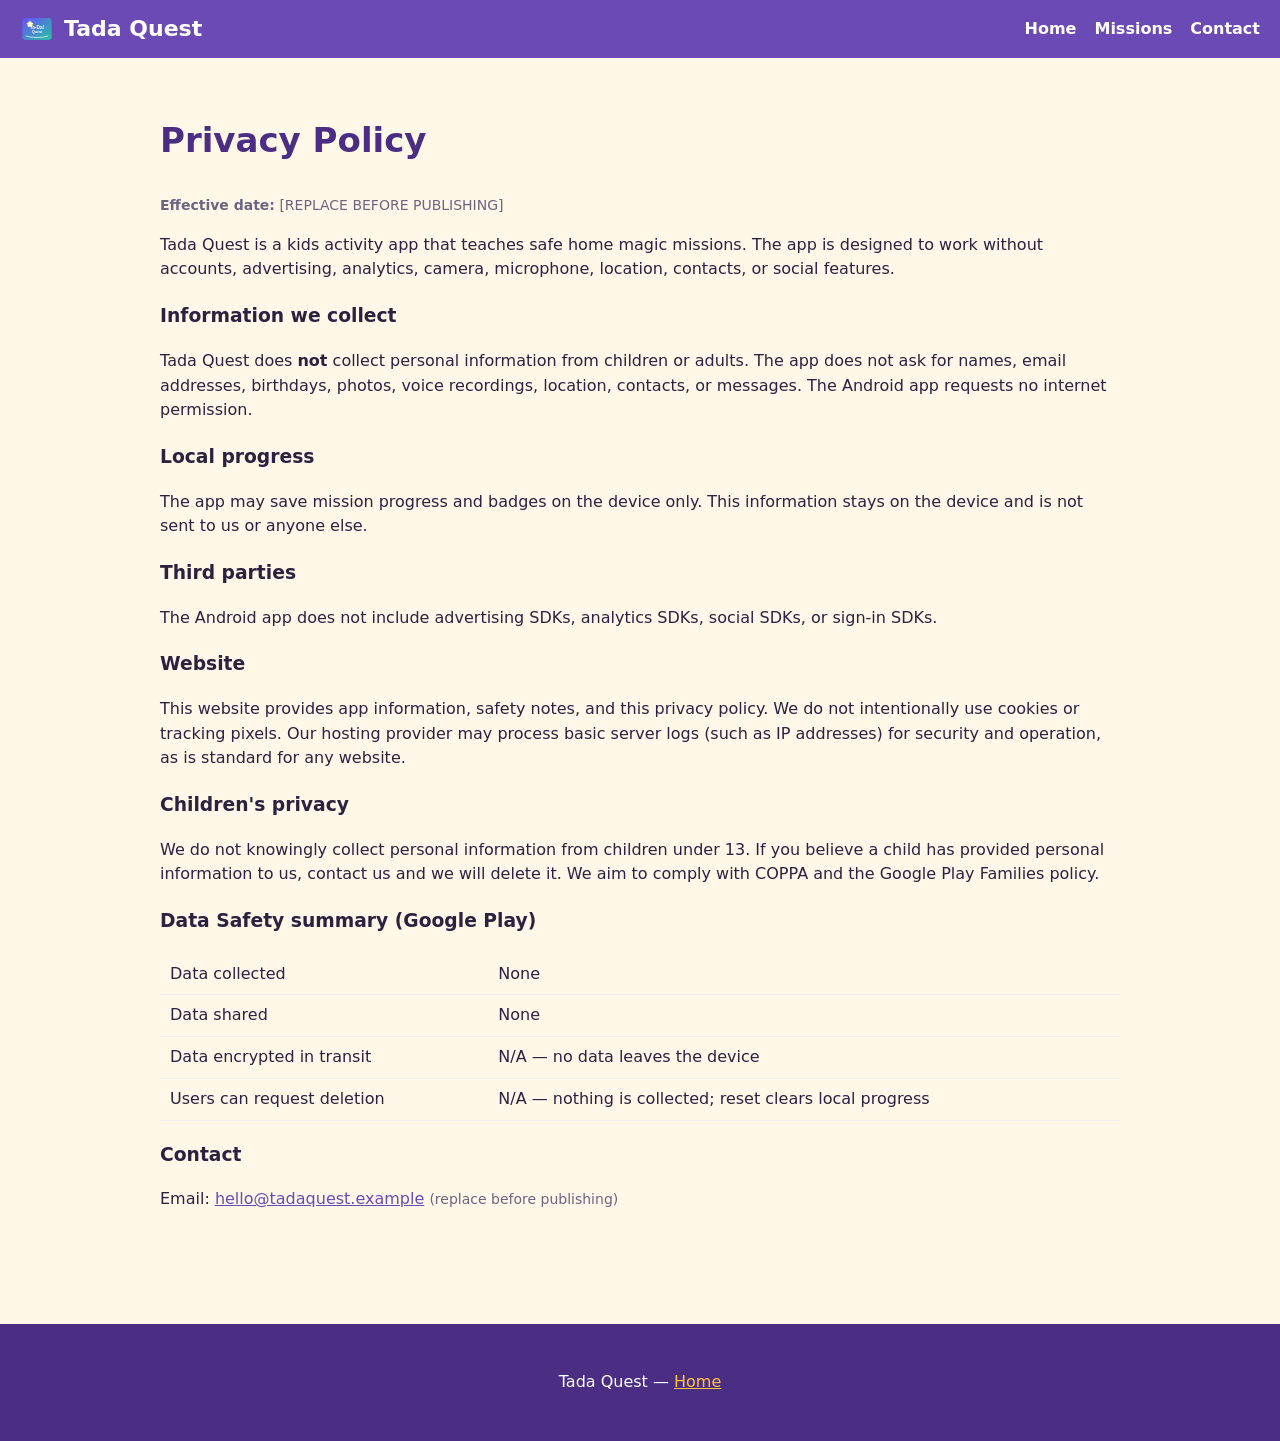
==== site/privacy.html @ f1ceab14 "﻿Tada Quest: Flutter kids app, static site, CI (APK/AAB), Pages" ====
<!DOCTYPE html>
<html lang="en">
<head>
<meta charset="utf-8">
<meta name="viewport" content="width=device-width, initial-scale=1">
<title>Privacy Policy — Tada Quest</title>
<meta name="description" content="Tada Quest privacy policy. We collect no personal data from children or adults.">
<link rel="stylesheet" href="styles.css">
<link rel="icon" href="assets/icon_512.png">
</head>
<body>

<header class="nav">
  <div class="brand">
    <img src="assets/svg/brand/logo_tada_quest.svg" alt="Tada Quest logo"> Tada Quest
  </div>
  <nav><a href="index.html">Home</a><a href="index.html#missions">Missions</a><a href="index.html#contact">Contact</a></nav>
</header>

<section>
  <h2 class="section-title">Privacy Policy</h2>
  <p class="muted"><strong>Effective date:</strong> [REPLACE BEFORE PUBLISHING]</p>

  <p>Tada Quest is a kids activity app that teaches safe home magic missions. The app
     is designed to work without accounts, advertising, analytics, camera, microphone,
     location, contacts, or social features.</p>

  <h3>Information we collect</h3>
  <p>Tada Quest does <strong>not</strong> collect personal information from children or
     adults. The app does not ask for names, email addresses, birthdays, photos, voice
     recordings, location, contacts, or messages. The Android app requests no internet
     permission.</p>

  <h3>Local progress</h3>
  <p>The app may save mission progress and badges on the device only. This information
     stays on the device and is not sent to us or anyone else.</p>

  <h3>Third parties</h3>
  <p>The Android app does not include advertising SDKs, analytics SDKs, social SDKs, or
     sign-in SDKs.</p>

  <h3>Website</h3>
  <p>This website provides app information, safety notes, and this privacy policy. We do
     not intentionally use cookies or tracking pixels. Our hosting provider may process
     basic server logs (such as IP addresses) for security and operation, as is standard
     for any website.</p>

  <h3>Children's privacy</h3>
  <p>We do not knowingly collect personal information from children under 13. If you
     believe a child has provided personal information to us, contact us and we will
     delete it. We aim to comply with COPPA and the Google Play Families policy.</p>

  <h3>Data Safety summary (Google Play)</h3>
  <table class="policy">
    <tr><td>Data collected</td><td>None</td></tr>
    <tr><td>Data shared</td><td>None</td></tr>
    <tr><td>Data encrypted in transit</td><td>N/A — no data leaves the device</td></tr>
    <tr><td>Users can request deletion</td><td>N/A — nothing is collected; reset clears local progress</td></tr>
  </table>

  <h3>Contact</h3>
  <p>Email: <a href="mailto:hello@tadaquest.example">hello@tadaquest.example</a>
     <span class="muted">(replace before publishing)</span></p>
</section>

<footer><p>Tada Quest — <a href="index.html">Home</a></p></footer>
</body>
</html>
---- site/styles.css ----
:root{
  --purple:#6C4AB6; --purple-deep:#4B2E83; --sky:#34C6F4; --sun:#FFC23C;
  --coral:#FF6B6B; --mint:#3DD598; --cream:#FFF7E8; --ink:#2B2240;
}
*{box-sizing:border-box}
html{scroll-behavior:smooth}
body{
  margin:0; font-family:system-ui,-apple-system,"Segoe UI",Roboto,sans-serif;
  color:var(--ink); background:var(--cream); line-height:1.55;
}
a{color:var(--purple)}
header.nav{
  position:sticky; top:0; z-index:10; background:var(--purple);
  color:#fff; display:flex; align-items:center; gap:18px;
  padding:12px 20px; flex-wrap:wrap;
}
header.nav .brand{font-weight:900; font-size:22px; display:flex; align-items:center; gap:10px}
header.nav .brand img{width:34px;height:34px}
header.nav nav{margin-left:auto; display:flex; gap:18px; flex-wrap:wrap}
header.nav nav a{color:#fff; text-decoration:none; font-weight:600}
header.nav nav a:hover{text-decoration:underline}
section{max-width:1000px; margin:0 auto; padding:56px 20px}
.hero{text-align:center; padding-top:48px}
.hero img.mascot{width:160px}
.hero h1{font-size:48px; margin:10px 0 4px; color:var(--purple-deep)}
.hero p.sub{font-size:20px; max-width:620px; margin:0 auto}
.badges-row{display:flex; gap:10px; justify-content:center; flex-wrap:wrap; margin:24px 0}
.tag{background:#fff; border-radius:999px; padding:8px 16px; font-weight:700; box-shadow:0 2px 8px rgba(0,0,0,.06)}
.cta{display:inline-block; background:var(--purple); color:#fff; text-decoration:none;
  padding:16px 28px; border-radius:20px; font-weight:800; font-size:18px; margin:6px}
.cta.secondary{background:var(--sky)}
.cta.disabled{background:#bbb; cursor:default}
h2.section-title{font-size:34px; color:var(--purple-deep); margin-top:0}
.grid{display:grid; grid-template-columns:repeat(auto-fill,minmax(280px,1fr)); gap:18px}
.card{background:#fff; border-radius:24px; padding:18px; box-shadow:0 4px 14px rgba(0,0,0,.07)}
.card img{width:72px;height:72px;float:right;margin-left:8px}
.card h3{margin:.2em 0; font-size:20px}
.card .pills{margin-top:10px; display:flex; gap:8px; flex-wrap:wrap}
.pill{background:rgba(52,198,244,.18); border-radius:12px; padding:3px 10px; font-size:13px}
.pill.adult{background:rgba(255,107,107,.16); color:var(--coral); font-weight:700}
.promise{display:grid; grid-template-columns:repeat(auto-fit,minmax(200px,1fr)); gap:16px}
.promise .p{background:#fff; border-radius:20px; padding:24px; text-align:center; box-shadow:0 3px 10px rgba(0,0,0,.06)}
.promise .p .emoji{font-size:42px}
.callout{background:rgba(61,213,152,.15); border-left:6px solid var(--mint); padding:16px 18px; border-radius:12px}
footer{background:var(--purple-deep); color:#fff; text-align:center; padding:30px 20px; margin-top:40px}
footer a{color:var(--sun)}
.muted{color:#6b6580; font-size:14px}
table.policy{border-collapse:collapse; width:100%}
table.policy td{padding:8px 10px; border-bottom:1px solid #eee; vertical-align:top}
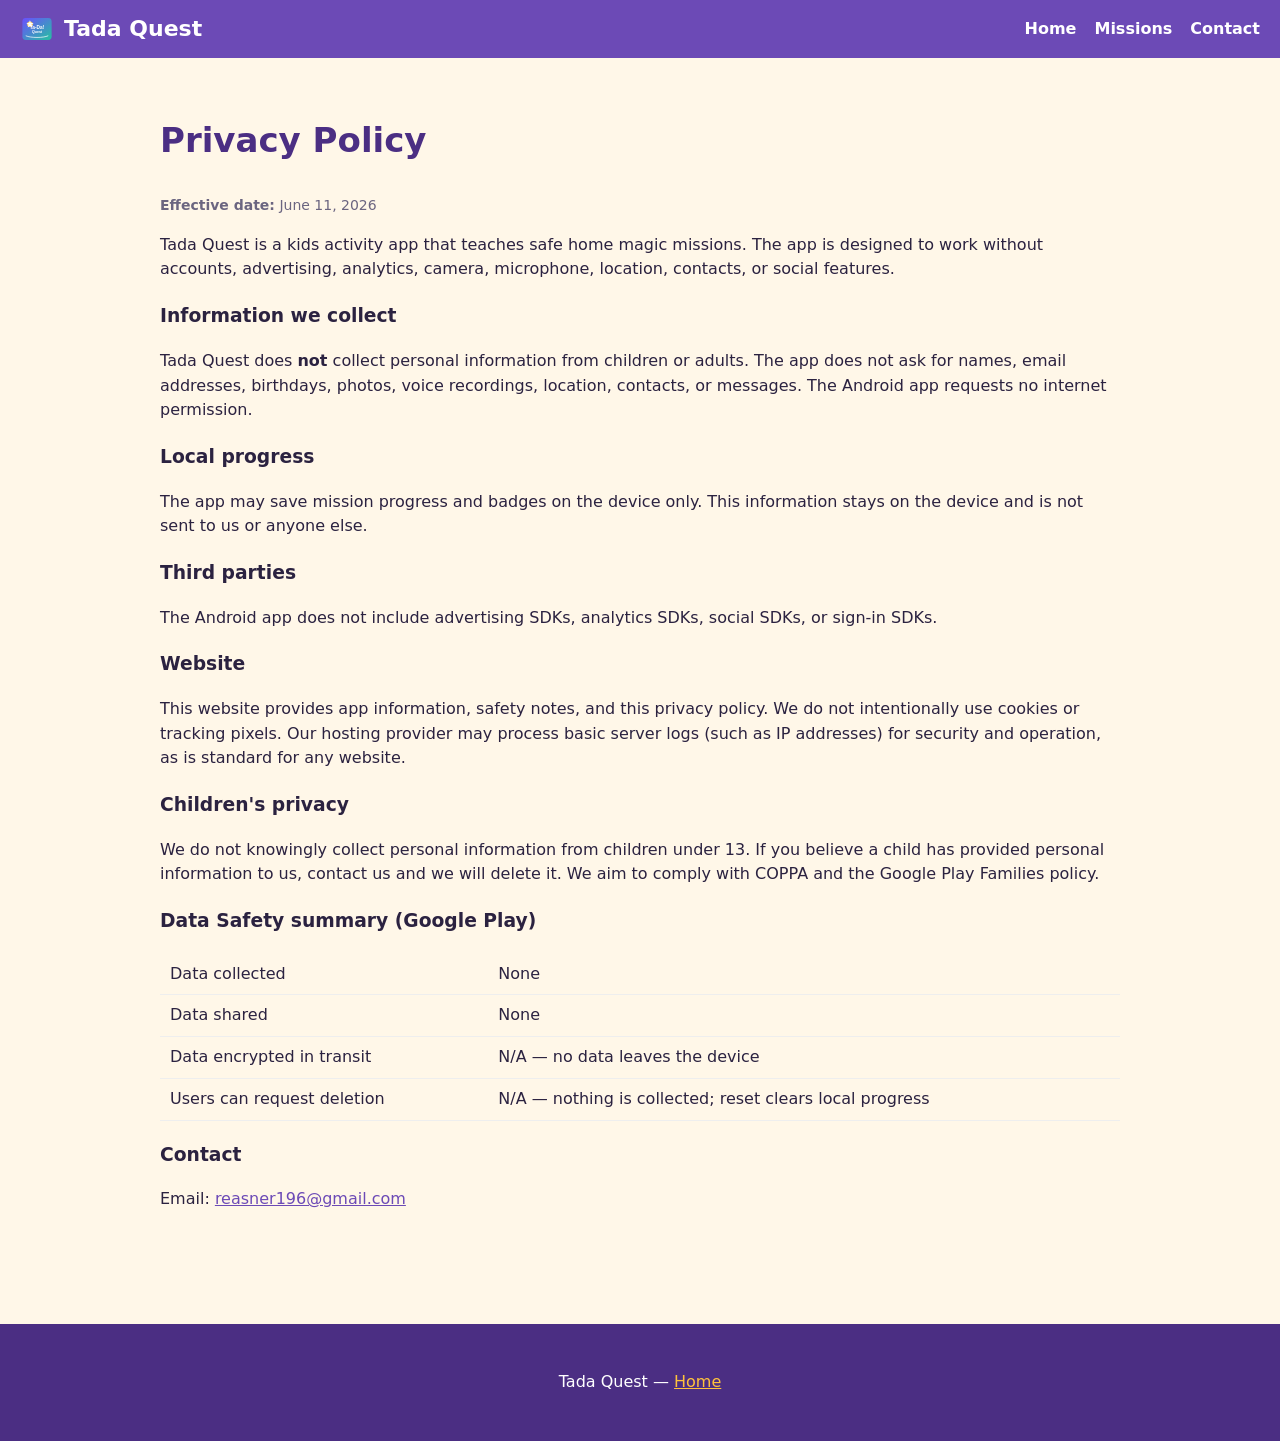
==== commit 54d269f3: "Set com.tada.quest package, real contact email/date, signed release AAB in CI" ====
--- a/site/privacy.html
+++ b/site/privacy.html
@@ -19,7 +19,7 @@
 
 <section>
   <h2 class="section-title">Privacy Policy</h2>
-  <p class="muted"><strong>Effective date:</strong> [REPLACE BEFORE PUBLISHING]</p>
+  <p class="muted"><strong>Effective date:</strong> June 11, 2026</p>
 
   <p>Tada Quest is a kids activity app that teaches safe home magic missions. The app
      is designed to work without accounts, advertising, analytics, camera, microphone,
@@ -59,8 +59,7 @@
   </table>
 
   <h3>Contact</h3>
-  <p>Email: <a href="mailto:hello@tadaquest.example">hello@tadaquest.example</a>
-     <span class="muted">(replace before publishing)</span></p>
+  <p>Email: <a href="mailto:reasner196@gmail.com">reasner196@gmail.com</a></p>
 </section>
 
 <footer><p>Tada Quest — <a href="index.html">Home</a></p></footer>
